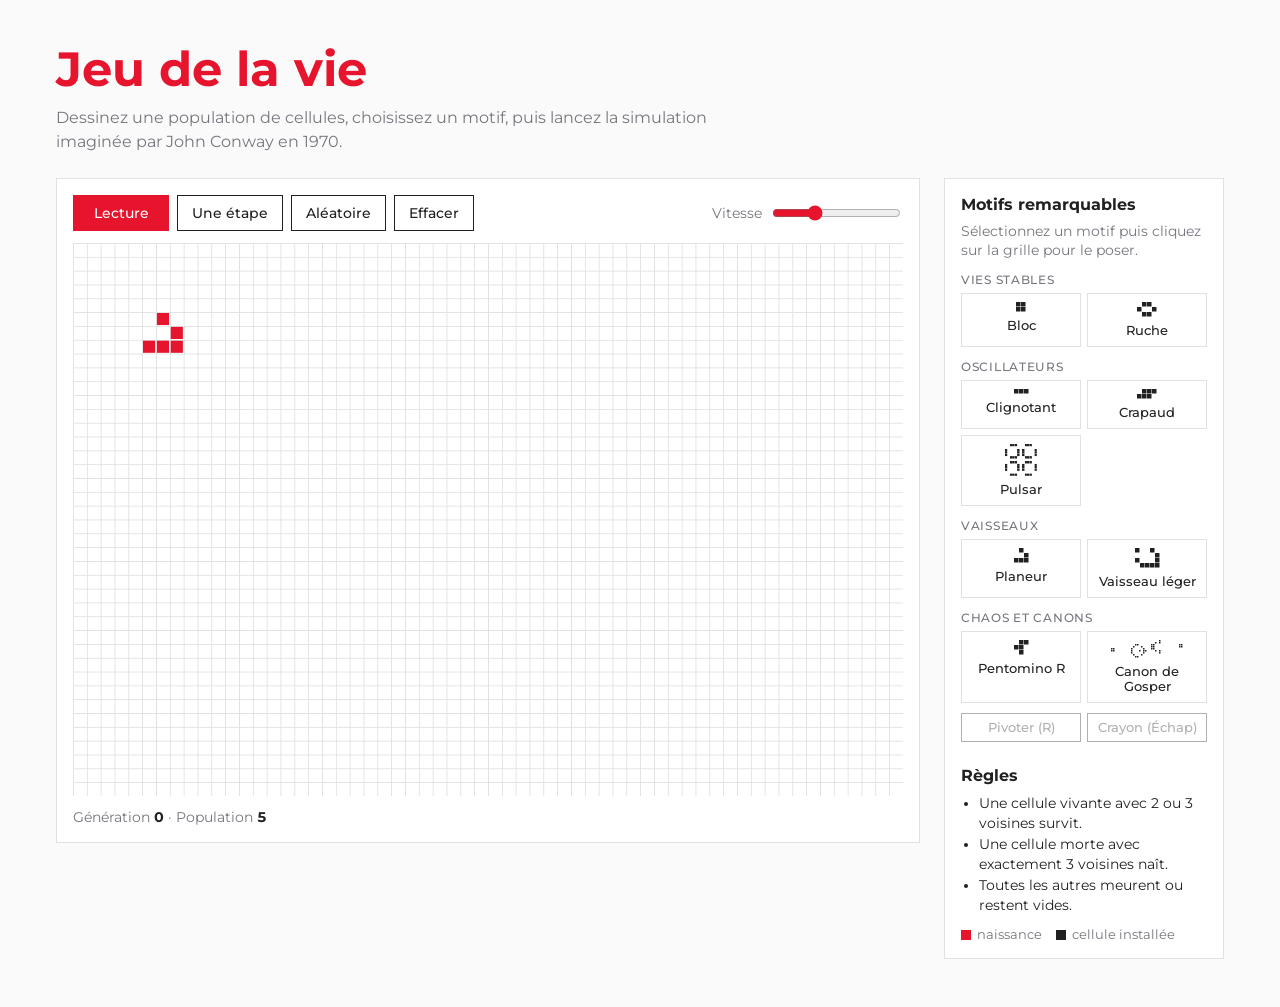
==== index.html @ 42737bfc "Jeu de la vie de Conway aux couleurs de Sciences Po Co-Authored-By: Claude Sonnet 5.5 <noreply@anthr" ====
<!doctype html>
<html lang="fr">
<head>
  <meta charset="utf-8">
  <meta name="viewport" content="width=device-width, initial-scale=1">
  <title>Jeu de la vie</title>
  <link rel="preconnect" href="https://fonts.googleapis.com">
  <link rel="preconnect" href="https://fonts.gstatic.com" crossorigin>
  <link href="https://fonts.googleapis.com/css2?family=Montserrat:wght@400;500;700&display=swap" rel="stylesheet">
  <link rel="stylesheet" href="style.css">
</head>
<body>
  <header>
    <h1>Jeu de la vie</h1>
    <p>Dessinez une population de cellules, choisissez un motif, puis lancez la simulation imaginée par John Conway en 1970.</p>
  </header>

  <main>
    <section class="board">
      <div class="toolbar">
        <button id="play" class="primary">Lecture</button>
        <button id="step">Une étape</button>
        <button id="random">Aléatoire</button>
        <button id="clear">Effacer</button>
        <label class="speed">Vitesse
          <input id="speed" type="range" min="1" max="30" value="10">
        </label>
      </div>
      <canvas id="canvas" aria-label="Grille du jeu de la vie : cliquez pour dessiner des cellules"></canvas>
      <p class="stats">Génération <strong id="gen">0</strong> · Population <strong id="pop">0</strong></p>
    </section>

    <aside>
      <h2>Motifs remarquables</h2>
      <p class="hint" id="hint">Sélectionnez un motif puis cliquez sur la grille pour le poser.</p>
      <div id="patterns"></div>
      <div class="pattern-actions">
        <button id="rotate" disabled>Pivoter (R)</button>
        <button id="pencil" disabled>Crayon (Échap)</button>
      </div>

      <h2>Règles</h2>
      <ul class="rules">
        <li>Une cellule vivante avec 2 ou 3 voisines survit.</li>
        <li>Une cellule morte avec exactement 3 voisines naît.</li>
        <li>Toutes les autres meurent ou restent vides.</li>
      </ul>
      <p class="legend"><span class="dot new"></span> naissance <span class="dot old"></span> cellule installée</p>
    </aside>
  </main>

  <script src="script.js"></script>
</body>
</html>
---- style.css ----
/* Couleurs relevées sur sciencespo.fr */
:root {
  --rouge: #E6142D;
  --encre: #212121;
  --gris: #76767E;
  --trait: #E1E1E3;
  --fond: #FAFAFA;
  --blanc: #FFFFFF;
}

* { box-sizing: border-box; }

body {
  margin: 0;
  font-family: Montserrat, sans-serif;
  color: var(--encre);
  background: var(--fond);
}

header {
  max-width: 1200px;
  margin: 0 auto;
  padding: 40px 16px 24px;
}

h1 {
  margin: 0 0 8px;
  font-size: clamp(2rem, 5vw, 3rem);
  font-weight: 700;
  color: var(--rouge);
}

header p { margin: 0; max-width: 60ch; color: var(--gris); line-height: 1.5; }

main {
  max-width: 1200px;
  margin: 0 auto;
  padding: 0 16px 48px;
  display: grid;
  grid-template-columns: 1fr 280px;
  gap: 24px;
  align-items: start;
}

.board, aside {
  background: var(--blanc);
  border: 1px solid var(--trait);
  padding: 16px;
}

.toolbar { display: flex; flex-wrap: wrap; gap: 8px; align-items: center; margin-bottom: 12px; }

button {
  font: inherit;
  font-size: 0.9rem;
  font-weight: 500;
  padding: 8px 14px;
  border: 1px solid var(--encre);
  background: var(--blanc);
  color: var(--encre);
  cursor: pointer;
  transition: background 0.15s, color 0.15s, border-color 0.15s;
}
button:hover:not(:disabled) { background: var(--encre); color: var(--blanc); }
button:disabled { opacity: 0.35; cursor: default; }
button:focus-visible, input:focus-visible { outline: 2px solid var(--rouge); outline-offset: 2px; }
button.primary { background: var(--rouge); border-color: var(--rouge); color: var(--blanc); min-width: 96px; }
button.primary:hover { background: var(--encre); border-color: var(--encre); }

.speed { display: flex; align-items: center; gap: 8px; margin-left: auto; font-size: 0.9rem; color: var(--gris); }
.speed input { accent-color: var(--rouge); }

canvas { display: block; width: 100%; cursor: crosshair; touch-action: none; }

.stats { margin: 12px 0 0; font-size: 0.9rem; color: var(--gris); }
.stats strong { color: var(--encre); font-variant-numeric: tabular-nums; }

h2 { margin: 0 0 8px; font-size: 1rem; font-weight: 700; }
h2:not(:first-child) { margin-top: 24px; }
.hint { margin: 0 0 12px; font-size: 0.85rem; color: var(--gris); line-height: 1.4; }

#patterns h3 {
  margin: 12px 0 6px;
  font-size: 0.75rem;
  font-weight: 500;
  text-transform: uppercase;
  letter-spacing: 0.06em;
  color: var(--gris);
}
.group { display: grid; grid-template-columns: 1fr 1fr; gap: 6px; }

.pattern {
  display: flex;
  flex-direction: column;
  align-items: center;
  gap: 6px;
  padding: 8px 4px;
  font-size: 0.8rem;
  border-color: var(--trait);
}
.pattern canvas { width: auto; height: 32px; cursor: inherit; }
.pattern:hover:not(:disabled) { background: var(--fond); color: var(--encre); border-color: var(--encre); }
.pattern.selected { border-color: var(--rouge); box-shadow: inset 0 0 0 1px var(--rouge); }

.pattern-actions { display: flex; gap: 6px; margin-top: 10px; }
.pattern-actions button { flex: 1; padding: 6px 8px; font-size: 0.8rem; }

.rules { margin: 0; padding-left: 18px; font-size: 0.85rem; line-height: 1.5; }
.legend { display: flex; align-items: center; gap: 6px; margin: 12px 0 0; font-size: 0.8rem; color: var(--gris); }
.dot { width: 10px; height: 10px; display: inline-block; }
.dot.new { background: var(--rouge); }
.dot.old { background: var(--encre); margin-left: 8px; }

@media (max-width: 860px) {
  main { grid-template-columns: 1fr; }
  .group { grid-template-columns: repeat(auto-fill, minmax(110px, 1fr)); }
  .speed { margin-left: 0; }
}
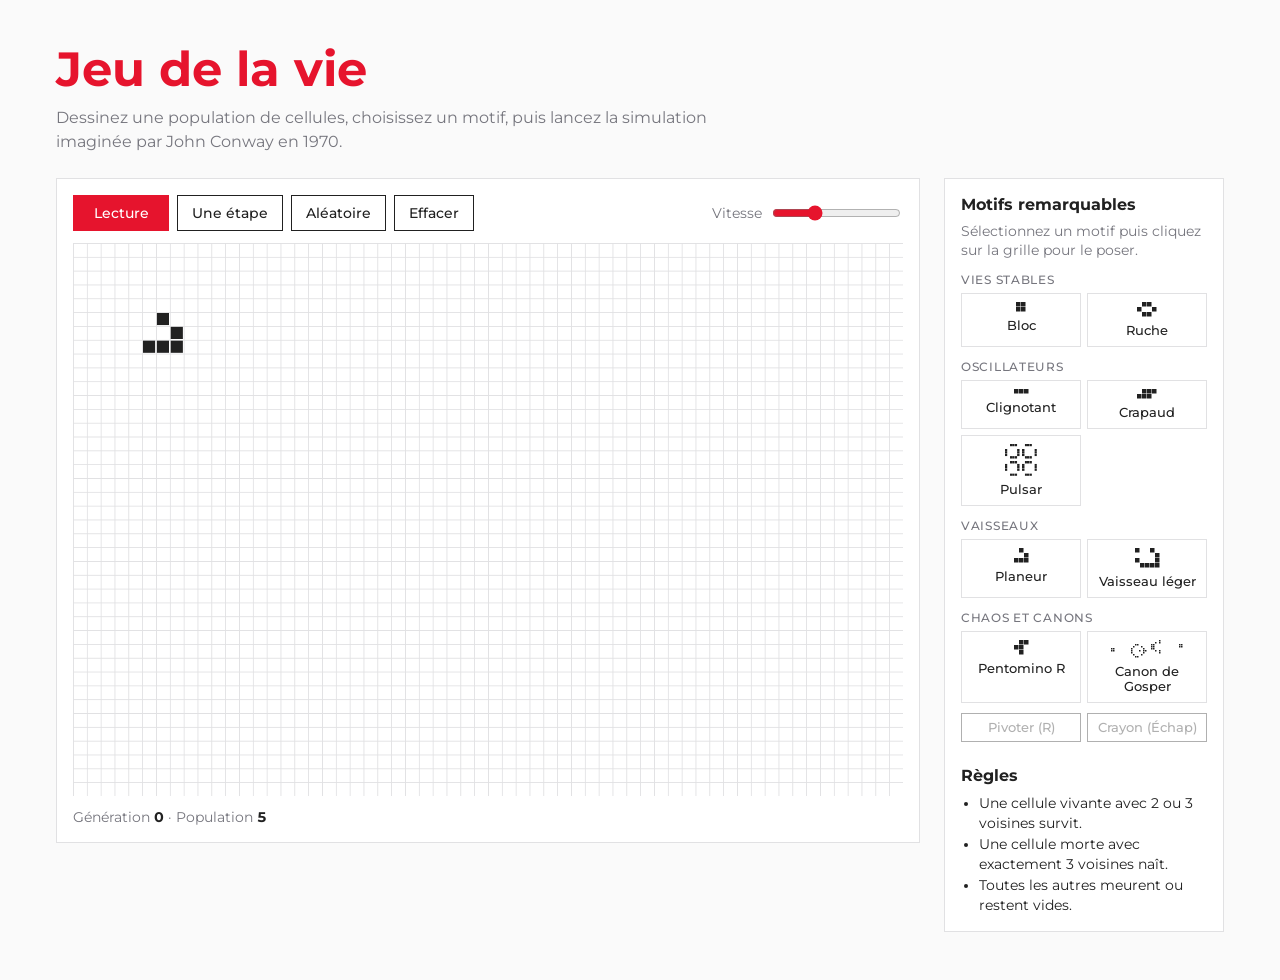
==== commit c6472806: "Naissances en encre, sans transition rouge Co-Authored-By: Claude Sonnet 5.5 <noreply@anthropic.com>" ====
--- a/index.html
+++ b/index.html
@@ -45,7 +45,6 @@
         <li>Une cellule morte avec exactement 3 voisines naît.</li>
         <li>Toutes les autres meurent ou restent vides.</li>
       </ul>
-      <p class="legend"><span class="dot new"></span> naissance <span class="dot old"></span> cellule installée</p>
     </aside>
   </main>
 
--- a/style.css
+++ b/style.css
@@ -106,10 +106,6 @@
 .pattern-actions button { flex: 1; padding: 6px 8px; font-size: 0.8rem; }
 
 .rules { margin: 0; padding-left: 18px; font-size: 0.85rem; line-height: 1.5; }
-.legend { display: flex; align-items: center; gap: 6px; margin: 12px 0 0; font-size: 0.8rem; color: var(--gris); }
-.dot { width: 10px; height: 10px; display: inline-block; }
-.dot.new { background: var(--rouge); }
-.dot.old { background: var(--encre); margin-left: 8px; }
 
 @media (max-width: 860px) {
   main { grid-template-columns: 1fr; }
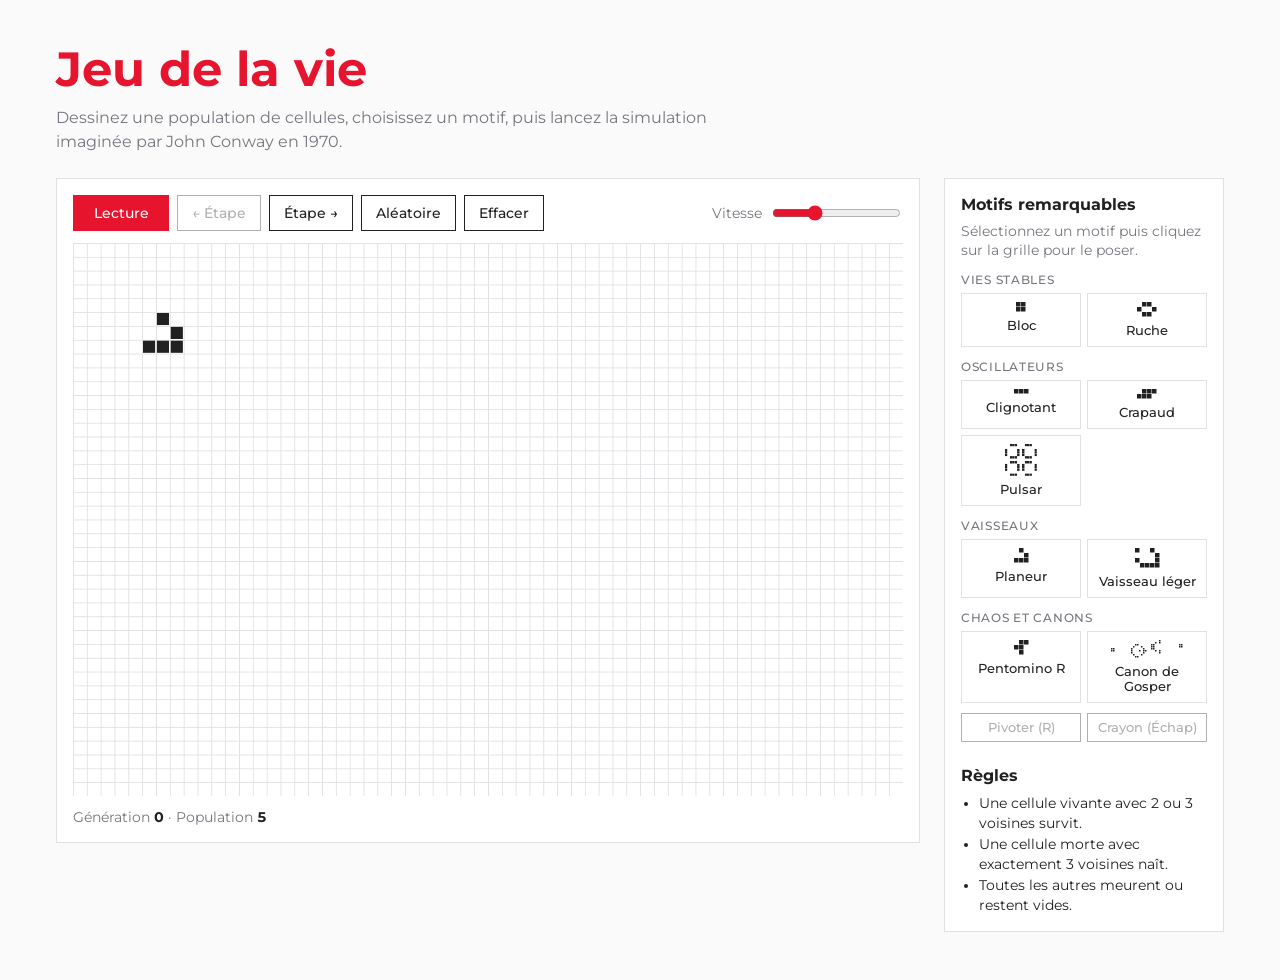
==== commit 08915060: "Bouton étape précédente Co-Authored-By: Claude Sonnet 5.5 <noreply@anthropic.com>" ====
--- a/index.html
+++ b/index.html
@@ -19,7 +19,8 @@
     <section class="board">
       <div class="toolbar">
         <button id="play" class="primary">Lecture</button>
-        <button id="step">Une étape</button>
+        <button id="back" disabled>← Étape</button>
+        <button id="step">Étape →</button>
         <button id="random">Aléatoire</button>
         <button id="clear">Effacer</button>
         <label class="speed">Vitesse
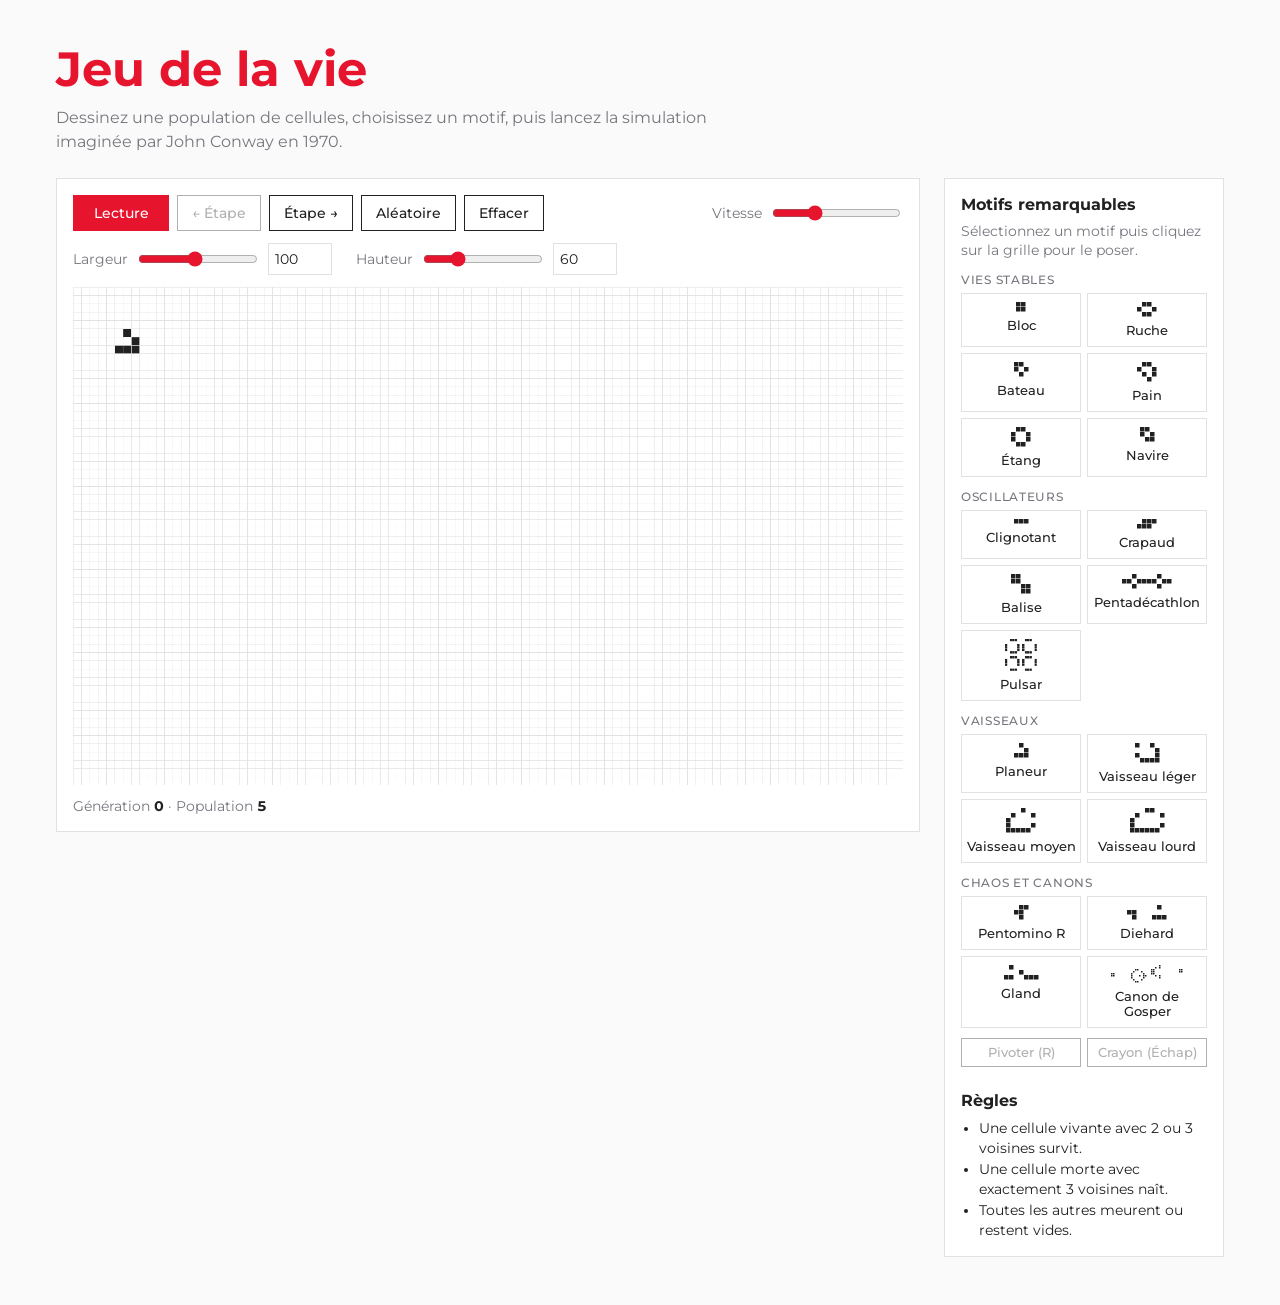
==== commit c4765eea: "Grille réglable, bords fermés, plus de motifs, Effacer coupe la lecture Co-Authored-By: Claude Sonne" ====
--- a/index.html
+++ b/index.html
@@ -27,6 +27,10 @@
           <input id="speed" type="range" min="1" max="30" value="10">
         </label>
       </div>
+      <div class="size">
+        <label>Largeur <input id="w-range" type="range" min="10" max="200" value="100"><input id="w-num" type="number" min="10" max="200" value="100"></label>
+        <label>Hauteur <input id="h-range" type="range" min="10" max="200" value="60"><input id="h-num" type="number" min="10" max="200" value="60"></label>
+      </div>
       <canvas id="canvas" aria-label="Grille du jeu de la vie : cliquez pour dessiner des cellules"></canvas>
       <p class="stats">Génération <strong id="gen">0</strong> · Population <strong id="pop">0</strong></p>
     </section>
--- a/style.css
+++ b/style.css
@@ -70,6 +70,11 @@
 .speed { display: flex; align-items: center; gap: 8px; margin-left: auto; font-size: 0.9rem; color: var(--gris); }
 .speed input { accent-color: var(--rouge); }
 
+.size { display: flex; flex-wrap: wrap; gap: 8px 24px; margin-bottom: 12px; }
+.size label { display: flex; align-items: center; gap: 8px; font-size: 0.9rem; color: var(--gris); }
+.size input[type=range] { accent-color: var(--rouge); width: 120px; }
+.size input[type=number] { width: 64px; padding: 6px; font: inherit; font-size: 0.9rem; border: 1px solid var(--trait); color: var(--encre); }
+
 canvas { display: block; width: 100%; cursor: crosshair; touch-action: none; }
 
 .stats { margin: 12px 0 0; font-size: 0.9rem; color: var(--gris); }
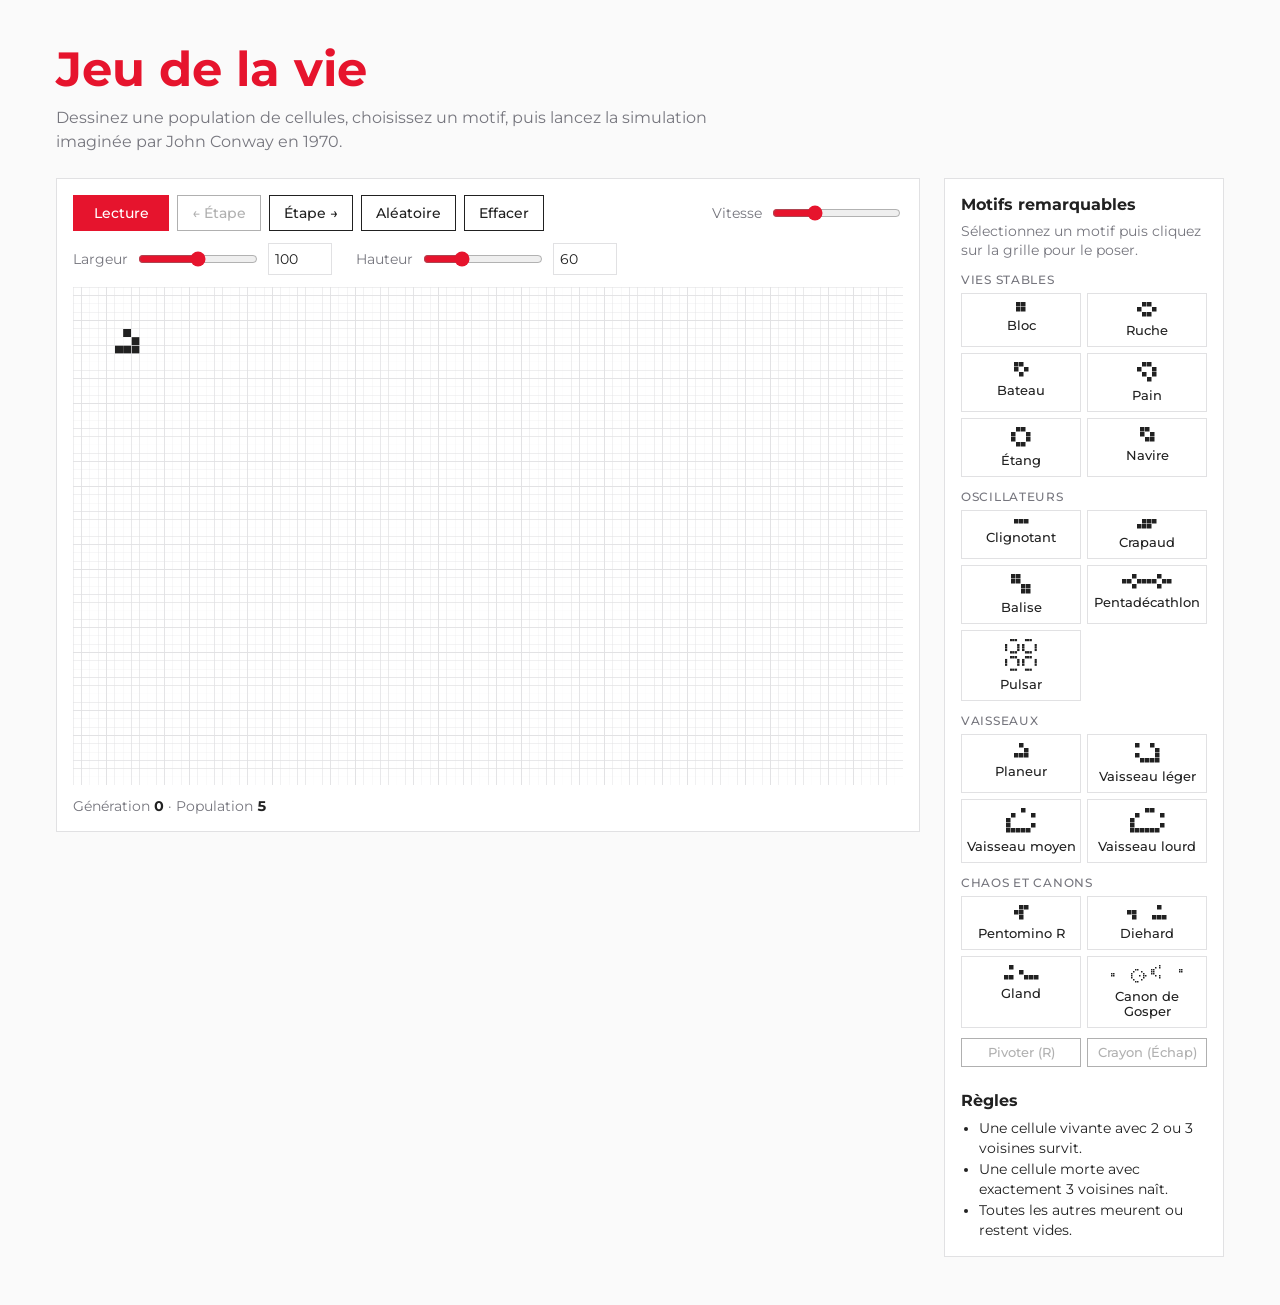
==== commit 39bc73fe: "Taille de grille à partir de 1 Co-Authored-By: Claude Sonnet 5.5 <noreply@anthropic.com>" ====
--- a/index.html
+++ b/index.html
@@ -28,8 +28,8 @@
         </label>
       </div>
       <div class="size">
-        <label>Largeur <input id="w-range" type="range" min="10" max="200" value="100"><input id="w-num" type="number" min="10" max="200" value="100"></label>
-        <label>Hauteur <input id="h-range" type="range" min="10" max="200" value="60"><input id="h-num" type="number" min="10" max="200" value="60"></label>
+        <label>Largeur <input id="w-range" type="range" min="1" max="200" value="100"><input id="w-num" type="number" min="1" max="200" value="100"></label>
+        <label>Hauteur <input id="h-range" type="range" min="1" max="200" value="60"><input id="h-num" type="number" min="1" max="200" value="60"></label>
       </div>
       <canvas id="canvas" aria-label="Grille du jeu de la vie : cliquez pour dessiner des cellules"></canvas>
       <p class="stats">Génération <strong id="gen">0</strong> · Population <strong id="pop">0</strong></p>
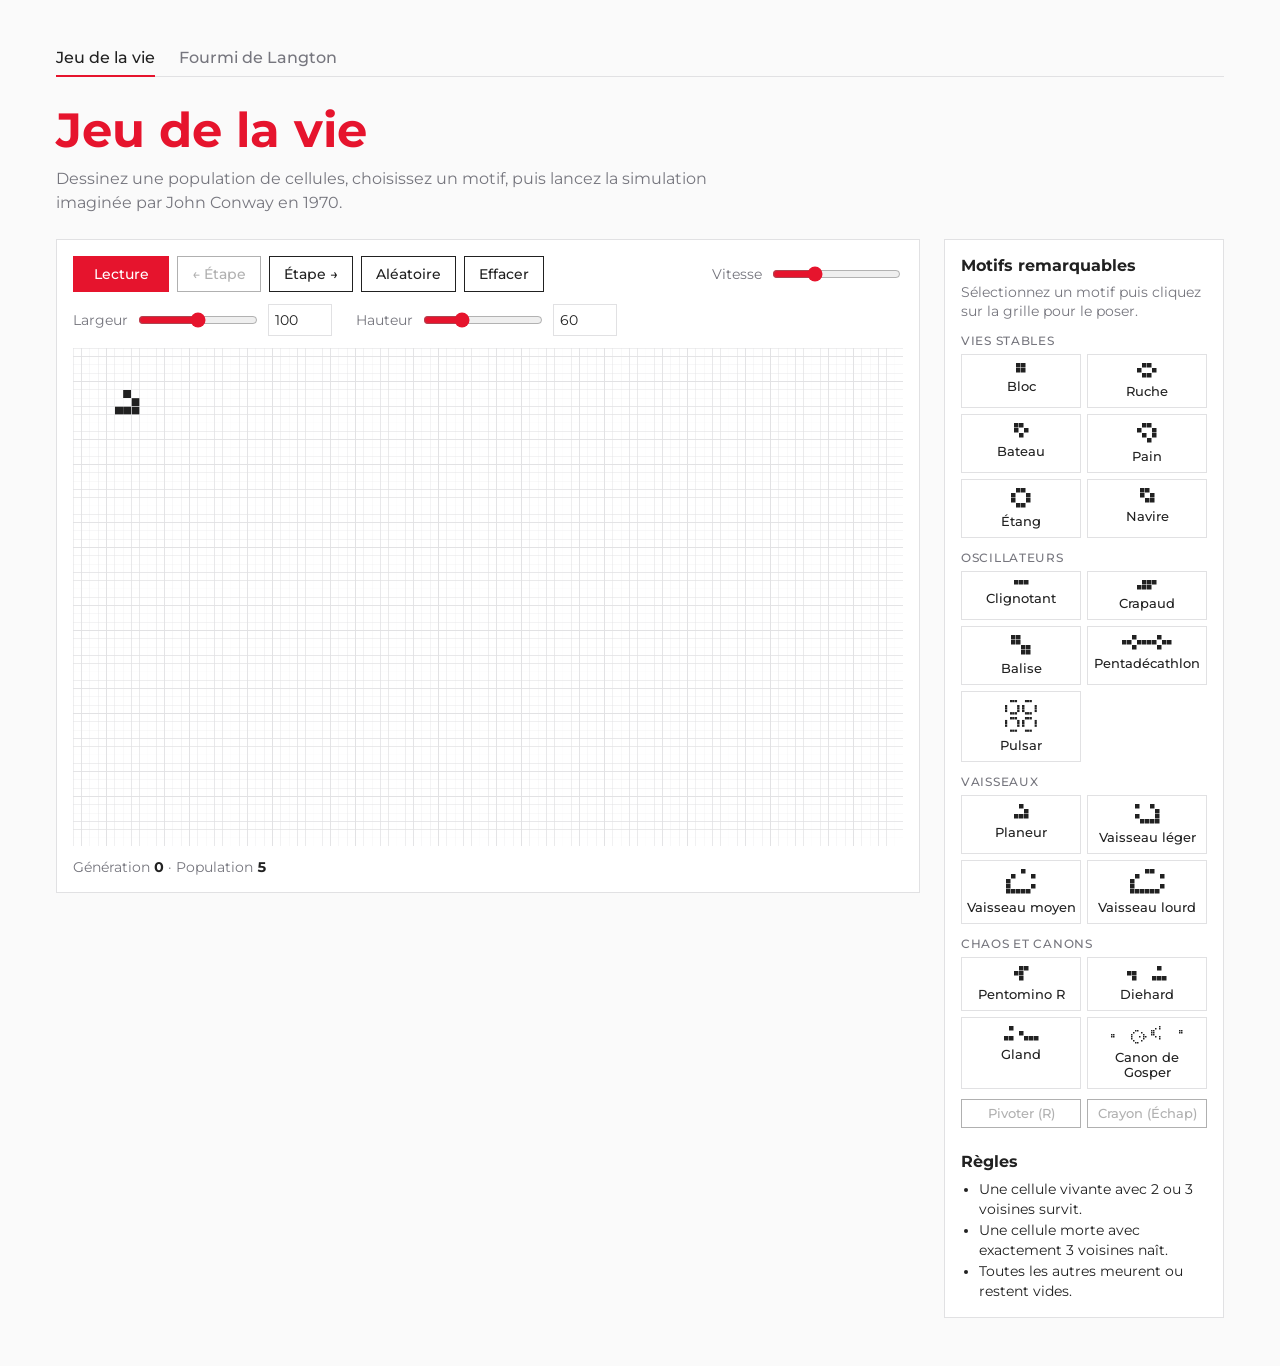
==== commit 1849a1cd: "Onglet Fourmi de Langton Co-Authored-By: Claude Sonnet 5.5 <noreply@anthropic.com>" ====
--- a/index.html
+++ b/index.html
@@ -11,6 +11,10 @@
 </head>
 <body>
   <header>
+    <nav class="tabs" aria-label="Simulations">
+      <a href="index.html" aria-current="page">Jeu de la vie</a>
+      <a href="langton.html">Fourmi de Langton</a>
+    </nav>
     <h1>Jeu de la vie</h1>
     <p>Dessinez une population de cellules, choisissez un motif, puis lancez la simulation imaginée par John Conway en 1970.</p>
   </header>
--- a/style.css
+++ b/style.css
@@ -22,6 +22,12 @@
   margin: 0 auto;
   padding: 40px 16px 24px;
 }
+
+.tabs { display: flex; gap: 24px; margin-bottom: 24px; border-bottom: 1px solid var(--trait); }
+.tabs a { padding: 8px 0; font-weight: 500; color: var(--gris); text-decoration: none; border-bottom: 2px solid transparent; margin-bottom: -1px; }
+.tabs a:hover { color: var(--encre); }
+.tabs a[aria-current] { color: var(--encre); border-bottom-color: var(--rouge); }
+.tabs a:focus-visible { outline: 2px solid var(--rouge); outline-offset: 2px; }
 
 h1 {
   margin: 0 0 8px;
@@ -105,7 +111,7 @@
 }
 .pattern canvas { width: auto; height: 32px; cursor: inherit; }
 .pattern:hover:not(:disabled) { background: var(--fond); color: var(--encre); border-color: var(--encre); }
-.pattern.selected { border-color: var(--rouge); box-shadow: inset 0 0 0 1px var(--rouge); }
+.pattern.selected, .tool.selected { border-color: var(--rouge); box-shadow: inset 0 0 0 1px var(--rouge); }
 
 .pattern-actions { display: flex; gap: 6px; margin-top: 10px; }
 .pattern-actions button { flex: 1; padding: 6px 8px; font-size: 0.8rem; }
